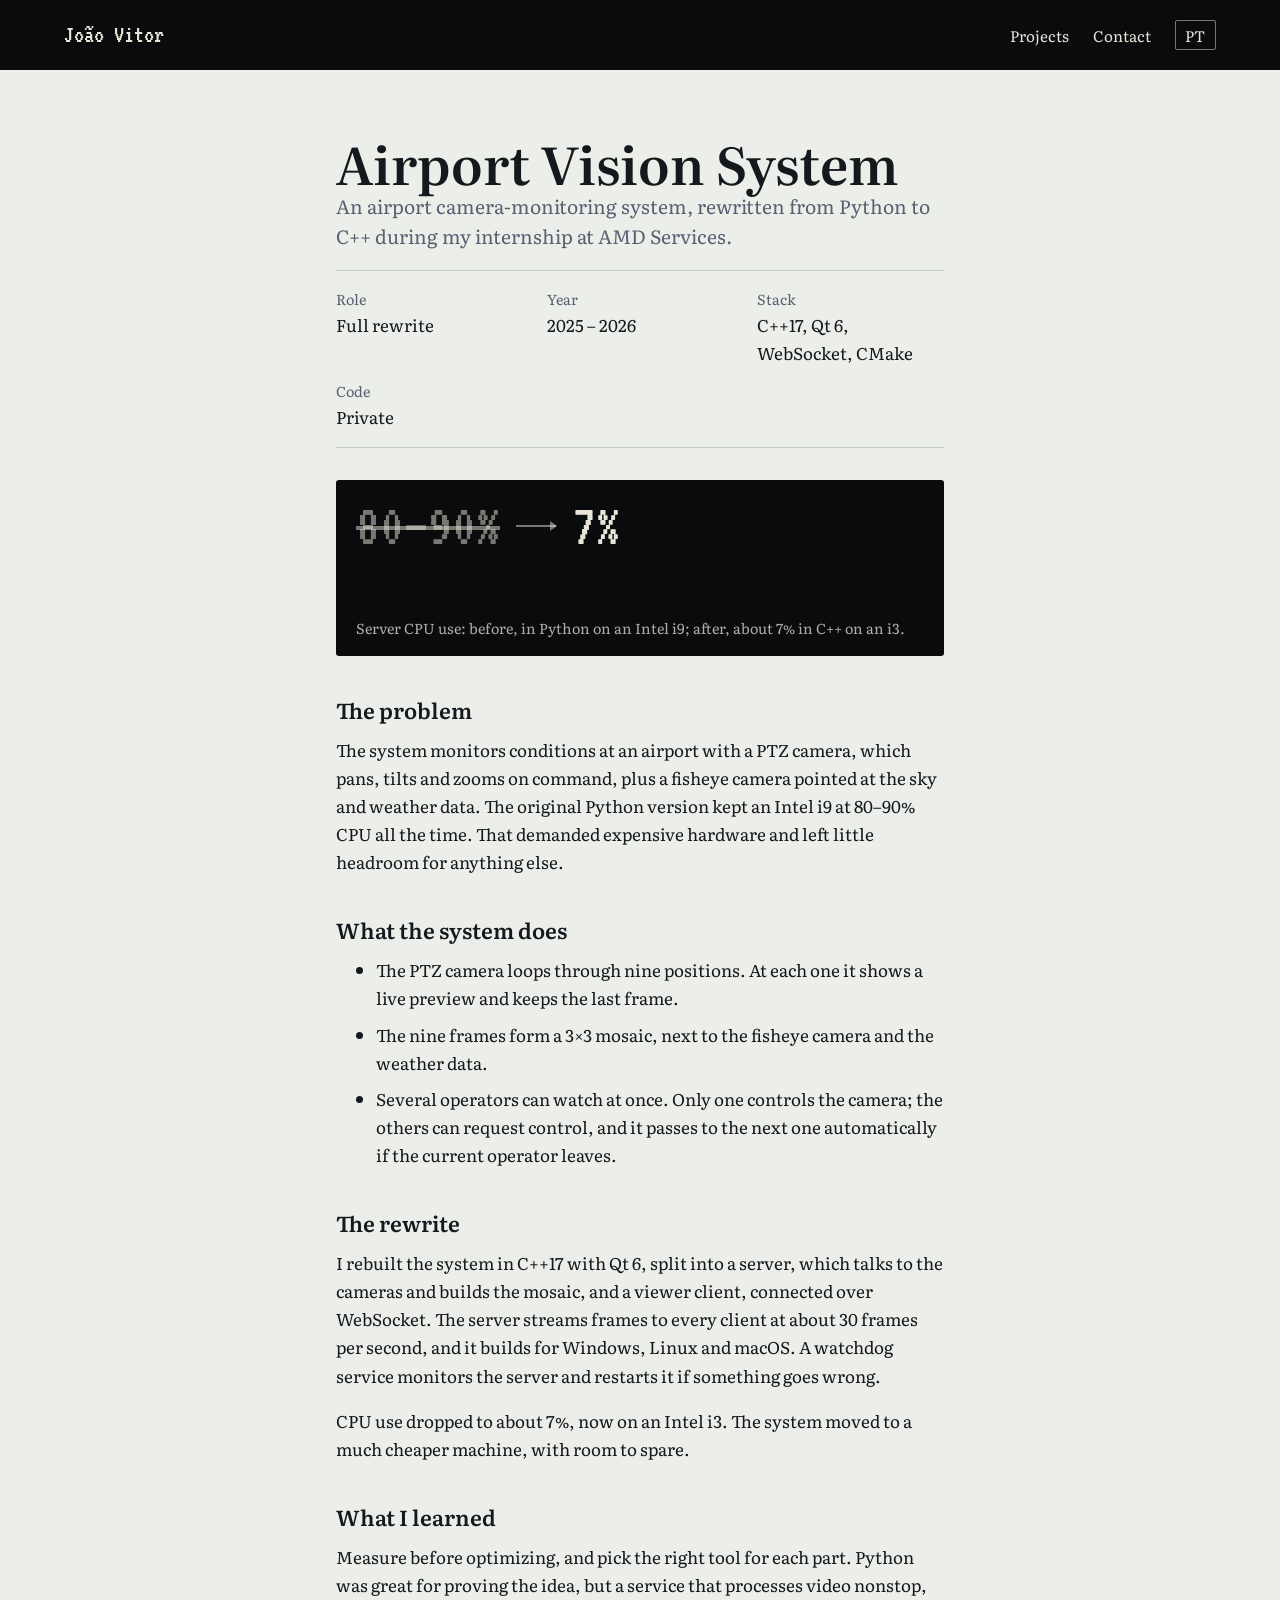
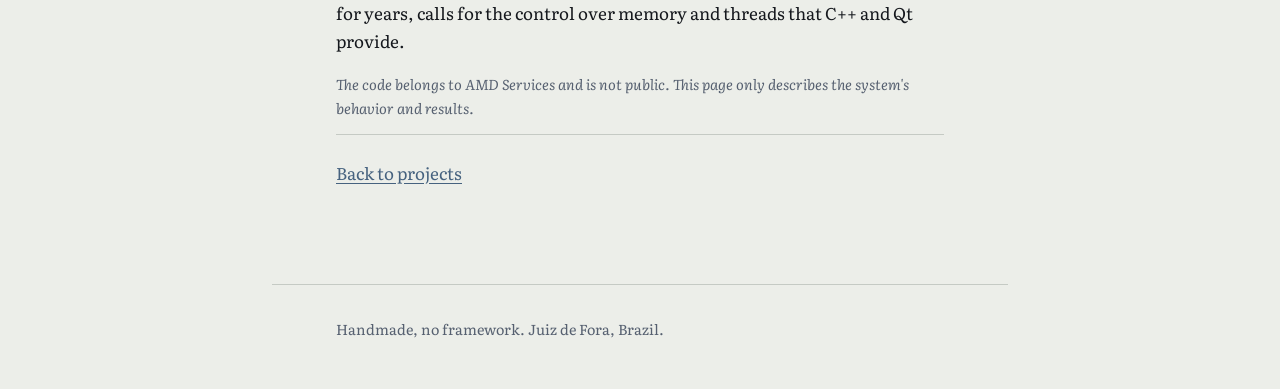
==== projetos/airport-vision.html @ 979f05b2 "Expand portfolio: project pages, CV downloads, social preview, 404 - Add case-study pages for Guará " ====
<!doctype html>
<html lang="pt-BR">
<head>
  <meta charset="utf-8">
  <meta name="viewport" content="width=device-width, initial-scale=1">
  <title>Airport Vision System | João Vitor</title>
  <meta name="description" content="Reescrita em C++ de um sistema de monitoramento de aeroporto por câmera PTZ: uso de CPU de 80–90% num i9 para cerca de 7% num i3.">
  <link rel="canonical" href="https://jvfs.com.br/projetos/airport-vision.html">
  <meta name="theme-color" content="#0a0b0d">
  <meta property="og:type" content="article">
  <meta property="og:url" content="https://jvfs.com.br/projetos/airport-vision.html">
  <meta property="og:title" content="Airport Vision System">
  <meta property="og:description" content="Reescrita em C++ de um sistema de monitoramento de aeroporto: CPU de 80–90% num i9 para ~7% num i3.">
  <meta property="og:image" content="https://jvfs.com.br/assets/og.jpg">
  <meta name="twitter:card" content="summary_large_image">
  <link rel="icon" href="data:image/svg+xml,%3Csvg xmlns='http://www.w3.org/2000/svg' viewBox='0 0 32 32'%3E%3Crect width='32' height='32' fill='%230a0b0d'/%3E%3Crect x='9' y='7' width='5' height='18' fill='%23e8e4d8'/%3E%3Crect x='9' y='20' width='14' height='5' fill='%23e8e4d8'/%3E%3C/svg%3E">
  <link rel="preconnect" href="https://fonts.googleapis.com">
  <link rel="preconnect" href="https://fonts.gstatic.com" crossorigin>
  <link href="https://fonts.googleapis.com/css2?family=Literata:ital,opsz,wght@0,7..72,400;0,7..72,600;1,7..72,400&family=VT323&display=swap" rel="stylesheet">
  <link rel="stylesheet" href="../style.css">
</head>
<body>

<header class="page-head">
  <nav class="nav" aria-label="Navegação principal">
    <a class="home-link" href="../">João Vitor</a>
    <a href="../#projetos"><span lang="pt-BR">Projetos</span><span lang="en">Projects</span></a>
    <a href="../#contato"><span lang="pt-BR">Contato</span><span lang="en">Contact</span></a>
    <button class="lang" type="button" id="lang-toggle" aria-label="Mudar idioma / Switch language">
      <span lang="pt-BR">EN</span><span lang="en">PT</span>
    </button>
  </nav>
</header>

<main class="case">
  <h1 class="case-title">Airport Vision System</h1>
  <p class="case-lead" lang="pt-BR">Um sistema de monitoramento de aeroporto por câmera, reescrito de Python para C++ durante o meu estágio na AMD Services.</p>
  <p class="case-lead" lang="en">An airport camera-monitoring system, rewritten from Python to C++ during my internship at AMD Services.</p>

  <dl class="case-facts">
    <div><dt><span lang="pt-BR">Papel</span><span lang="en">Role</span></dt><dd><span lang="pt-BR">Reescrita completa</span><span lang="en">Full rewrite</span></dd></div>
    <div><dt><span lang="pt-BR">Ano</span><span lang="en">Year</span></dt><dd>2025 – 2026</dd></div>
    <div><dt>Stack</dt><dd>C++17, Qt 6, WebSocket, CMake</dd></div>
    <div><dt><span lang="pt-BR">Código</span><span lang="en">Code</span></dt><dd><span lang="pt-BR">Privado</span><span lang="en">Private</span></dd></div>
  </dl>

  <figure class="metric">
    <p class="metric-row"><span class="metric-from">80–90%</span><span class="metric-arrow" aria-hidden="true"></span><span class="metric-to">7%</span></p>
    <figcaption lang="pt-BR">Uso de CPU do servidor: antes, em Python num Intel i9; depois, cerca de 7% em C++ num i3.</figcaption>
    <figcaption lang="en">Server CPU use: before, in Python on an Intel i9; after, about 7% in C++ on an i3.</figcaption>
  </figure>

  <section lang="pt-BR">
    <h2>O problema</h2>
    <p>O sistema monitora as condições de um aeroporto com uma câmera PTZ, que gira e dá zoom sob comando, além de uma câmera fisheye apontada para o céu e dados meteorológicos. A versão original, em Python, deixava um Intel i9 com 80–90% de CPU ocupada o tempo todo. Isso exigia hardware caro e deixava pouca folga para o resto.</p>

    <h2>O que o sistema faz</h2>
    <ul>
      <li>A câmera PTZ percorre nove posições em loop. Em cada uma, mostra um preview ao vivo e guarda o último quadro.</li>
      <li>Os nove quadros formam um mosaico 3×3, ao lado da câmera fisheye e dos dados meteorológicos.</li>
      <li>Vários operadores podem assistir ao mesmo tempo. Só um controla a câmera; os outros podem pedir o controle, e ele passa automaticamente para o próximo se o operador atual sair.</li>
    </ul>

    <h2>A reescrita</h2>
    <p>Refiz o sistema em C++17 com Qt 6, separado em um servidor, que fala com as câmeras e monta o mosaico, e um cliente de visualização, ligados por WebSocket. O servidor transmite as imagens para todos os clientes a cerca de 30 quadros por segundo, e compila para Windows, Linux e macOS. Um serviço de watchdog acompanha o servidor e o reinicia se algo der errado.</p>
    <p>Com isso, o uso de CPU caiu para cerca de 7%, agora num Intel i3. O sistema passou a rodar numa máquina bem mais barata, com folga.</p>

    <h2>O que aprendi</h2>
    <p>Medir antes de otimizar e escolher a ferramenta certa para cada parte. Python foi ótimo para validar a ideia, mas um serviço que processa vídeo sem parar, por anos, pede o controle de memória e de threads que C++ e Qt oferecem.</p>
    <p class="note">O código pertence à AMD Services e não é público. Esta página descreve apenas o comportamento do sistema e os resultados.</p>
  </section>

  <section lang="en">
    <h2>The problem</h2>
    <p>The system monitors conditions at an airport with a PTZ camera, which pans, tilts and zooms on command, plus a fisheye camera pointed at the sky and weather data. The original Python version kept an Intel i9 at 80–90% CPU all the time. That demanded expensive hardware and left little headroom for anything else.</p>

    <h2>What the system does</h2>
    <ul>
      <li>The PTZ camera loops through nine positions. At each one it shows a live preview and keeps the last frame.</li>
      <li>The nine frames form a 3×3 mosaic, next to the fisheye camera and the weather data.</li>
      <li>Several operators can watch at once. Only one controls the camera; the others can request control, and it passes to the next one automatically if the current operator leaves.</li>
    </ul>

    <h2>The rewrite</h2>
    <p>I rebuilt the system in C++17 with Qt 6, split into a server, which talks to the cameras and builds the mosaic, and a viewer client, connected over WebSocket. The server streams frames to every client at about 30 frames per second, and it builds for Windows, Linux and macOS. A watchdog service monitors the server and restarts it if something goes wrong.</p>
    <p>CPU use dropped to about 7%, now on an Intel i3. The system moved to a much cheaper machine, with room to spare.</p>

    <h2>What I learned</h2>
    <p>Measure before optimizing, and pick the right tool for each part. Python was great for proving the idea, but a service that processes video nonstop, for years, calls for the control over memory and threads that C++ and Qt provide.</p>
    <p class="note">The code belongs to AMD Services and is not public. This page only describes the system's behavior and results.</p>
  </section>

  <p class="case-back"><a href="../#projetos"><span lang="pt-BR">Voltar para os projetos</span><span lang="en">Back to projects</span></a></p>
</main>

<footer class="footer">
  <p lang="pt-BR">Feito à mão, sem framework. Juiz de Fora, MG.</p>
  <p lang="en">Handmade, no framework. Juiz de Fora, Brazil.</p>
</footer>

<script src="../script.js"></script>
</body>
</html>
---- style.css ----
:root {
  --paper: #eceee9;
  --ink: #15181d;
  --muted: #566070;
  --blue: #46627f;
  --rule: #c5cac4;
  --crt: #0a0b0d;
  --phosphor: #e8e4d8;
  --gutter: clamp(1.25rem, 5vw, 4rem);
}

/* Language switching: each translated element carries its own lang attribute. */
html[lang="pt-BR"] [lang="en"],
html[lang="en"] [lang="pt-BR"] {
  display: none;
}

*,
*::before,
*::after {
  box-sizing: border-box;
}

html {
  scroll-behavior: smooth;
}

body {
  margin: 0;
  background: var(--paper);
  color: var(--ink);
  font-family: "Literata", Georgia, serif;
  font-size: 1.0625rem;
  line-height: 1.65;
}

a {
  color: var(--blue);
  text-underline-offset: 0.2em;
}

a:hover {
  color: var(--ink);
}

:focus-visible {
  outline: 2px solid var(--blue);
  outline-offset: 3px;
}

/* Hero */

.hero {
  position: relative;
  min-height: clamp(30rem, 52vw, 40rem);
  background: var(--crt);
  color: var(--phosphor);
  overflow: hidden;
}

.hero-img {
  position: absolute;
  inset: 0;
  width: 100%;
  height: 100%;
  object-fit: cover;
  object-position: 70% 50%;
}

.hero-scrim {
  position: absolute;
  inset: 0;
  background: linear-gradient(90deg, rgba(10, 11, 13, 0.94) 0%, rgba(10, 11, 13, 0.88) 34%, rgba(10, 11, 13, 0.25) 62%, rgba(10, 11, 13, 0) 100%);
}

.nav {
  position: relative;
  display: flex;
  justify-content: flex-end;
  align-items: center;
  gap: 1.5rem;
  padding: 1.25rem var(--gutter);
  font-size: 0.95rem;
}

.nav a {
  color: var(--phosphor);
  text-decoration: none;
}

.nav a:hover {
  text-decoration: underline;
  color: var(--phosphor);
}

.lang {
  font: inherit;
  color: var(--phosphor);
  background: transparent;
  border: 1px solid rgba(232, 228, 216, 0.5);
  border-radius: 2px;
  padding: 0.1rem 0.6rem;
  cursor: pointer;
}

.lang:hover {
  background: var(--phosphor);
  color: var(--crt);
}

.lang:focus-visible,
.nav a:focus-visible {
  outline-color: var(--phosphor);
}

.hero-text {
  position: absolute;
  left: var(--gutter);
  bottom: clamp(1.5rem, 5vw, 3.5rem);
  max-width: min(34rem, 44vw);
}

.name {
  margin: 0;
  font-family: "VT323", monospace;
  font-weight: 400;
  font-size: clamp(4rem, 10vw, 8.5rem);
  line-height: 0.85;
  letter-spacing: 0.01em;
}

.fullname {
  margin: 0.4rem 0 1.25rem;
  font-family: "VT323", monospace;
  font-size: clamp(1.6rem, 3.2vw, 2.6rem);
  line-height: 1;
  color: rgba(232, 228, 216, 0.72);
}

.tagline {
  margin: 0;
  max-width: 30rem;
  font-size: clamp(1rem, 1.5vw, 1.2rem);
  line-height: 1.5;
}

.hero-links {
  display: flex;
  flex-wrap: wrap;
  gap: 0.4rem 1.25rem;
  margin: 1.25rem 0 0;
  font-size: 0.95rem;
}

.hero-links a {
  color: var(--phosphor);
  text-decoration-color: rgba(232, 228, 216, 0.45);
}

.hero-links a:hover {
  color: var(--phosphor);
  text-decoration-color: var(--phosphor);
}

.hero-links a:focus-visible {
  outline-color: var(--phosphor);
}

.cursor {
  display: inline-block;
  width: 0.5em;
  height: 0.12em;
  margin-left: 0.12em;
  background: var(--phosphor);
  animation: blink 1.1s steps(1) infinite;
}

@keyframes blink {
  50% {
    opacity: 0;
  }
}

/* Sections */

.section {
  display: grid;
  grid-template-columns: minmax(8rem, 1fr) minmax(0, 3fr);
  gap: 1rem 2rem;
  max-width: 72rem;
  margin: 0 auto;
  padding: clamp(2.5rem, 6vw, 4.5rem) var(--gutter);
  border-top: 1px solid var(--rule);
}

.section:first-child {
  border-top: 0;
}

.section-title {
  margin: 0;
  font-size: 1.1rem;
  font-weight: 600;
  line-height: 1.65;
}

.section-body {
  max-width: 44rem;
}

.prose p {
  margin: 0 0 1.1em;
}

.prose p:last-child {
  margin-bottom: 0;
}

/* Projects */

.project {
  padding: 1.75rem 0;
  border-top: 1px solid var(--rule);
}

.project:first-child {
  padding-top: 0;
  border-top: 0;
}

.project-name {
  margin: 0;
  font-size: 1.25rem;
  font-weight: 600;
  line-height: 1.3;
}

.featured .project-name {
  font-size: 1.75rem;
}

.project-stack {
  margin: 0.15rem 0 0.75rem;
  color: var(--muted);
  font-size: 0.95rem;
  font-style: italic;
}

.project-desc p {
  margin: 0 0 0.9em;
}

.project-desc ul {
  margin: 0 0 0.9em;
  padding-left: 1.2em;
}

.project-desc li {
  margin-bottom: 0.5em;
}

.project-desc q {
  quotes: "“" "”" "‘" "’";
}

.project-name a {
  color: inherit;
  text-decoration: none;
}

.project-name a:hover {
  text-decoration: underline;
}

.project-figure {
  display: block;
  margin-bottom: 1.25rem;
  border: 1px solid var(--rule);
  border-radius: 3px;
  overflow: hidden;
  background: var(--crt);
}

.project-figure img {
  display: block;
  width: 100%;
  height: auto;
}

.project-links {
  display: flex;
  flex-wrap: wrap;
  gap: 0.25rem 1.5rem;
  margin-bottom: 0;
  font-weight: 600;
}

/* The before/after CPU figure for the C++ rewrite */
.metric {
  margin: 0 0 1.25rem;
  padding: 1rem 1.25rem;
  background: var(--crt);
  color: var(--phosphor);
  border-radius: 3px;
}

.metric-row {
  display: flex;
  align-items: center;
  gap: 1rem;
  margin: 0;
  font-family: "VT323", monospace;
  font-size: clamp(2.5rem, 6vw, 3.75rem);
  line-height: 1;
}

.metric-from {
  color: rgba(232, 228, 216, 0.5);
  text-decoration: line-through;
  text-decoration-thickness: 0.06em;
}

.metric-arrow {
  width: 2.5rem;
  height: 2px;
  background: rgba(232, 228, 216, 0.5);
  position: relative;
}

.metric-arrow::after {
  content: "";
  position: absolute;
  right: -1px;
  top: -4px;
  border: 5px solid transparent;
  border-left: 7px solid rgba(232, 228, 216, 0.5);
  border-right: 0;
}

.metric figcaption {
  margin-top: 0.5rem;
  font-size: 0.9rem;
  color: rgba(232, 228, 216, 0.75);
}

.subhead {
  margin: 2.5rem 0 0.5rem;
  font-size: 1.05rem;
  font-weight: 600;
  color: var(--muted);
}

.mini-projects {
  margin: 0;
  padding: 0;
  list-style: none;
}

.mini-projects li {
  padding: 0.9rem 0;
  border-top: 1px solid var(--rule);
}

.mini-projects p {
  margin: 0;
}

.mini-projects .mini-name {
  font-weight: 600;
  margin-bottom: 0.15rem;
}

.mini-stack {
  margin-left: 0.4rem;
  color: var(--muted);
  font-size: 0.9rem;
  font-style: italic;
  font-weight: 400;
}

.note {
  margin: 0.75rem 0 0;
  color: var(--muted);
  font-size: 0.9rem;
  font-style: italic;
}

/* Experience, newest first */
.timeline {
  margin: 0;
  padding: 0;
  list-style: none;
}

.timeline > li {
  display: grid;
  grid-template-columns: 7.5rem minmax(0, 1fr);
  gap: 1rem;
  padding: 0.9rem 0;
  border-top: 1px solid var(--rule);
}

.timeline > li:first-child {
  border-top: 0;
  padding-top: 0;
}

.timeline p {
  margin: 0;
}

.timeline .when {
  color: var(--muted);
  font-variant-numeric: tabular-nums;
}

.timeline .what {
  font-weight: 600;
  margin-bottom: 0.2rem;
}

/* Stack, competitions, contact */

.stack {
  margin: 0;
}

.stack > div {
  display: grid;
  grid-template-columns: 9rem minmax(0, 1fr);
  gap: 1rem;
  padding: 0.6rem 0;
  border-top: 1px solid var(--rule);
}

.stack > div:first-child {
  border-top: 0;
  padding-top: 0;
}

.stack dt {
  color: var(--muted);
}

.stack dd {
  margin: 0;
}

.plain {
  margin: 0;
  padding: 0;
  list-style: none;
}

.plain li {
  padding: 0.6rem 0;
  border-top: 1px solid var(--rule);
}

.plain li:first-child {
  border-top: 0;
  padding-top: 0;
}

.contact {
  font-size: 1.15rem;
}

.footer {
  max-width: 72rem;
  margin: 0 auto;
  padding: 2rem var(--gutter) 3rem;
  border-top: 1px solid var(--rule);
  color: var(--muted);
  font-size: 0.9rem;
}

.footer p {
  margin: 0;
}

/* Project pages */

.page-head {
  background: var(--crt);
  color: var(--phosphor);
}

.page-head .nav {
  justify-content: space-between;
}

.home-link {
  margin-right: auto;
  font-family: "VT323", monospace;
  font-size: 1.6rem;
  line-height: 1;
}

.case {
  max-width: 46rem;
  margin: 0 auto;
  padding: clamp(2.5rem, 6vw, 4rem) var(--gutter) clamp(3rem, 7vw, 5rem);
}

.case-title {
  margin: 0;
  font-size: clamp(2.25rem, 5vw, 3.25rem);
  font-weight: 600;
  line-height: 1.1;
}

.case-lead {
  margin: 0.75rem 0 1.5rem;
  font-size: 1.2rem;
  line-height: 1.55;
  color: var(--muted);
}

.case-facts {
  display: grid;
  grid-template-columns: repeat(auto-fit, minmax(10rem, 1fr));
  gap: 0.75rem 1.5rem;
  margin: 0 0 2rem;
  padding: 1rem 0;
  border-top: 1px solid var(--rule);
  border-bottom: 1px solid var(--rule);
}

.case-facts dt {
  color: var(--muted);
  font-size: 0.9rem;
}

.case-facts dd {
  margin: 0;
}

.case h2 {
  margin: 2.5rem 0 0.75rem;
  font-size: 1.35rem;
  font-weight: 600;
  line-height: 1.3;
}

.case p,
.case ul,
.case ol {
  margin: 0 0 1em;
}

.case li {
  margin-bottom: 0.5em;
}

.case .project-figure,
.case .metric {
  margin: 1.5rem 0;
}

.case + .footer {
  max-width: 46rem;
}

.case-back {
  margin-top: 3rem;
  padding-top: 1.5rem;
  border-top: 1px solid var(--rule);
}

/* 404 */

.panic {
  min-height: 100vh;
  display: flex;
  flex-direction: column;
  justify-content: center;
  padding: 3rem var(--gutter);
  background: var(--crt);
  color: var(--phosphor);
  font-family: "VT323", monospace;
  font-size: clamp(1.15rem, 2.4vw, 1.6rem);
  line-height: 1.3;
}

.panic pre {
  margin: 0 0 2rem;
  font: inherit;
  white-space: pre-wrap;
  overflow-wrap: anywhere;
}

.panic .dim {
  color: rgba(232, 228, 216, 0.5);
}

.panic a {
  color: var(--phosphor);
  font-family: "Literata", Georgia, serif;
  font-size: 1.05rem;
}

.panic a:focus-visible {
  outline-color: var(--phosphor);
}

/* Small screens: image on top, text below it */

@media (max-width: 760px) {
  .hero {
    min-height: 0;
    display: flex;
    flex-direction: column;
  }

  .hero-img {
    position: relative;
    height: 13rem;
    object-position: 78% 50%;
    order: 1;
  }

  .hero-scrim {
    display: none;
  }

  .nav {
    order: 0;
    justify-content: flex-start;
    flex-wrap: wrap;
    gap: 1rem;
  }

  .nav .lang {
    margin-left: auto;
  }

  .hero-text {
    position: static;
    order: 2;
    max-width: none;
    padding: 1.75rem var(--gutter) 2.25rem;
  }

  .section {
    grid-template-columns: 1fr;
  }

  .section-title {
    font-size: 1rem;
    color: var(--muted);
  }

  .stack > div,
  .timeline > li {
    grid-template-columns: 1fr;
    gap: 0;
  }

  .mini-stack {
    display: block;
    margin-left: 0;
  }
}

@media (prefers-reduced-motion: reduce) {
  html {
    scroll-behavior: auto;
  }

  .cursor {
    animation: none;
  }
}
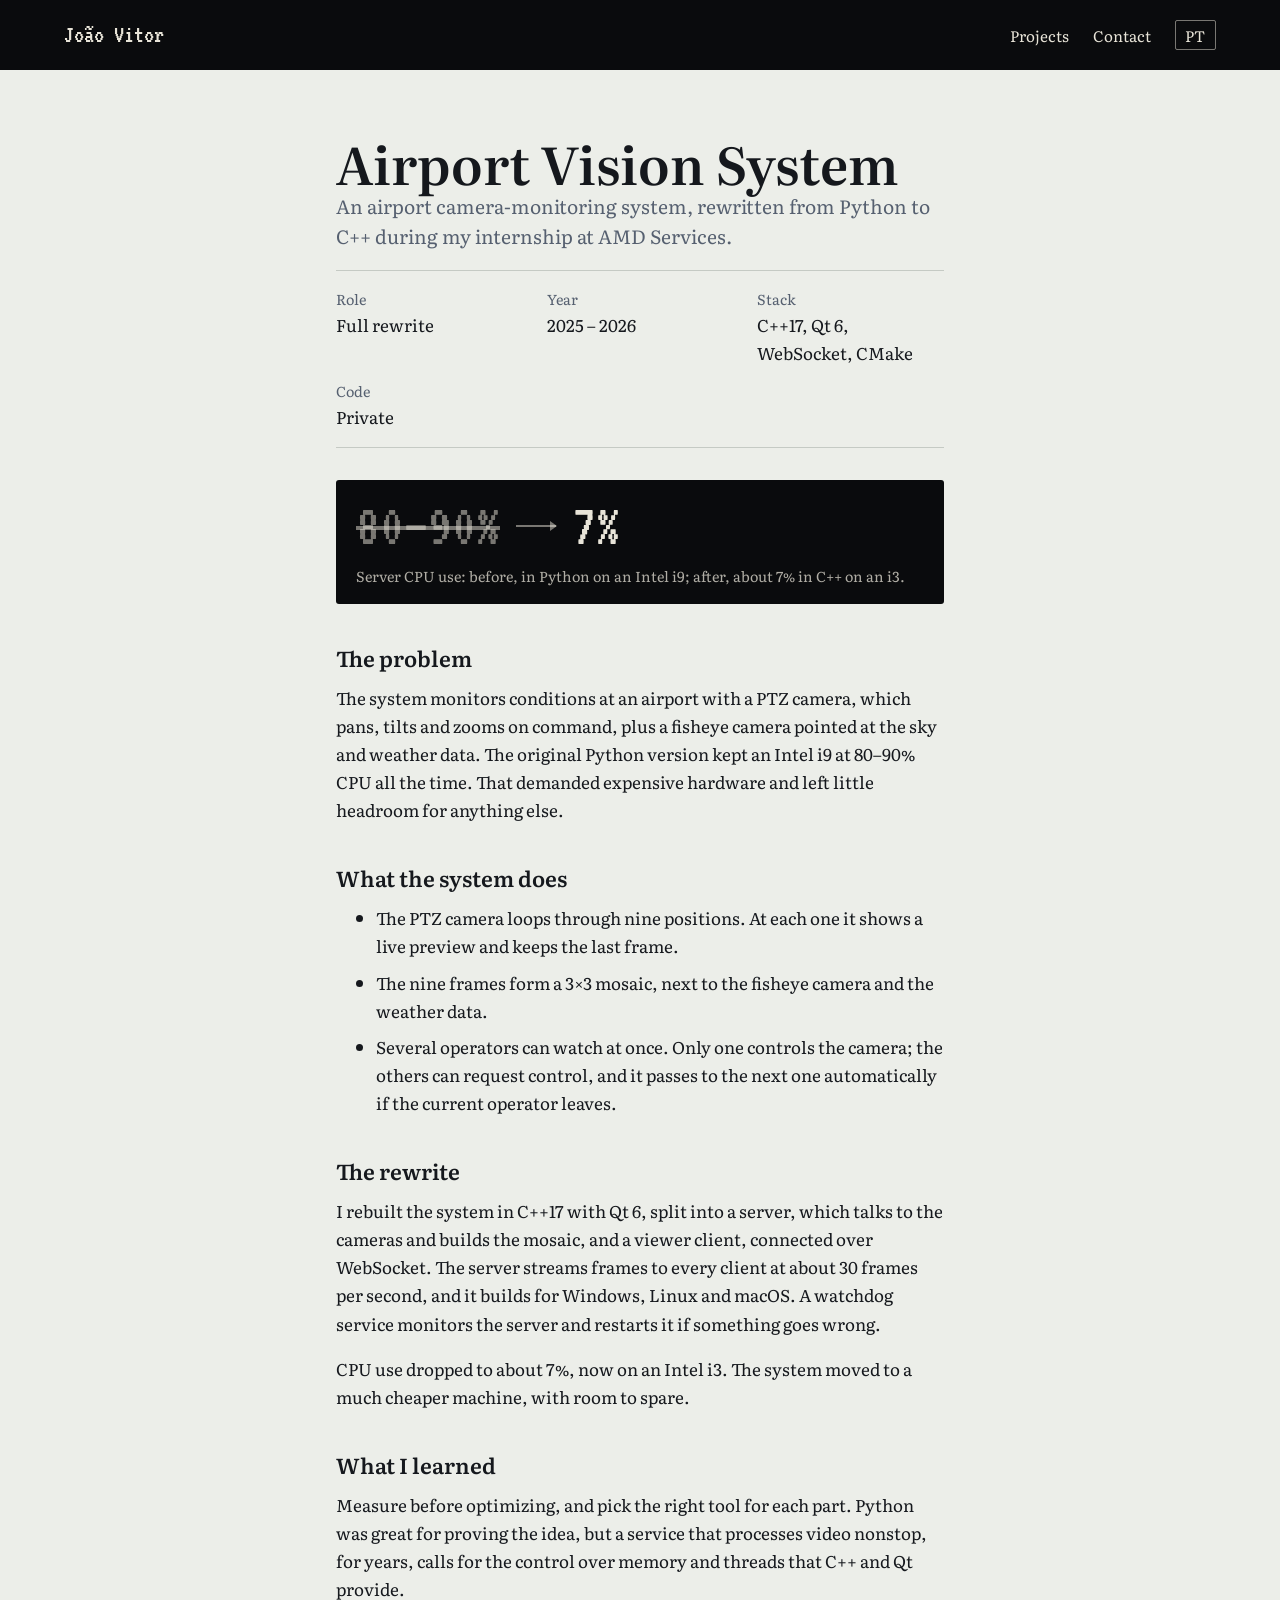
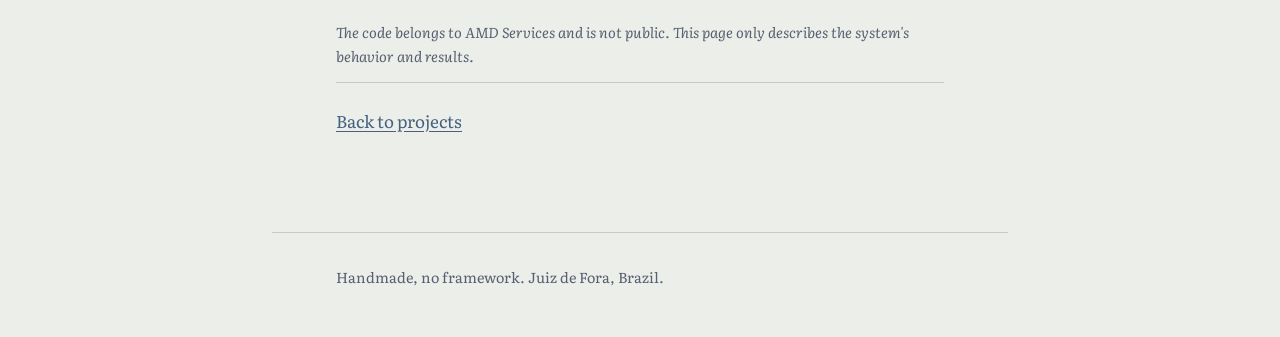
==== commit dc552675: "Mark CochoCerto as Hackathon RERUM winner, remove advSaas - Add winner badge to CochoCerto and updat" ====
--- a/projetos/airport-vision.html
+++ b/projetos/airport-vision.html
@@ -46,8 +46,7 @@
 
   <figure class="metric">
     <p class="metric-row"><span class="metric-from">80–90%</span><span class="metric-arrow" aria-hidden="true"></span><span class="metric-to">7%</span></p>
-    <figcaption lang="pt-BR">Uso de CPU do servidor: antes, em Python num Intel i9; depois, cerca de 7% em C++ num i3.</figcaption>
-    <figcaption lang="en">Server CPU use: before, in Python on an Intel i9; after, about 7% in C++ on an i3.</figcaption>
+    <figcaption><span lang="pt-BR">Uso de CPU do servidor: antes, em Python num Intel i9; depois, cerca de 7% em C++ num i3.</span><span lang="en">Server CPU use: before, in Python on an Intel i9; after, about 7% in C++ on an i3.</span></figcaption>
   </figure>
 
   <section lang="pt-BR">
--- a/style.css
+++ b/style.css
@@ -272,6 +272,17 @@
   text-decoration: underline;
 }
 
+.award {
+  display: inline-block;
+  margin: 0.4rem 0 0.1rem;
+  padding: 0.15rem 0.6rem;
+  background: var(--crt);
+  color: var(--phosphor);
+  border-radius: 2px;
+  font-size: 0.9rem;
+  line-height: 1.5;
+}
+
 .project-figure {
   display: block;
   margin-bottom: 1.25rem;
@@ -304,7 +315,7 @@
   border-radius: 3px;
 }
 
-.metric-row {
+.metric .metric-row {
   display: flex;
   align-items: center;
   gap: 1rem;
@@ -672,3 +683,7 @@
     animation: none;
   }
 }
+
+.nowrap {
+  white-space: nowrap;
+}
